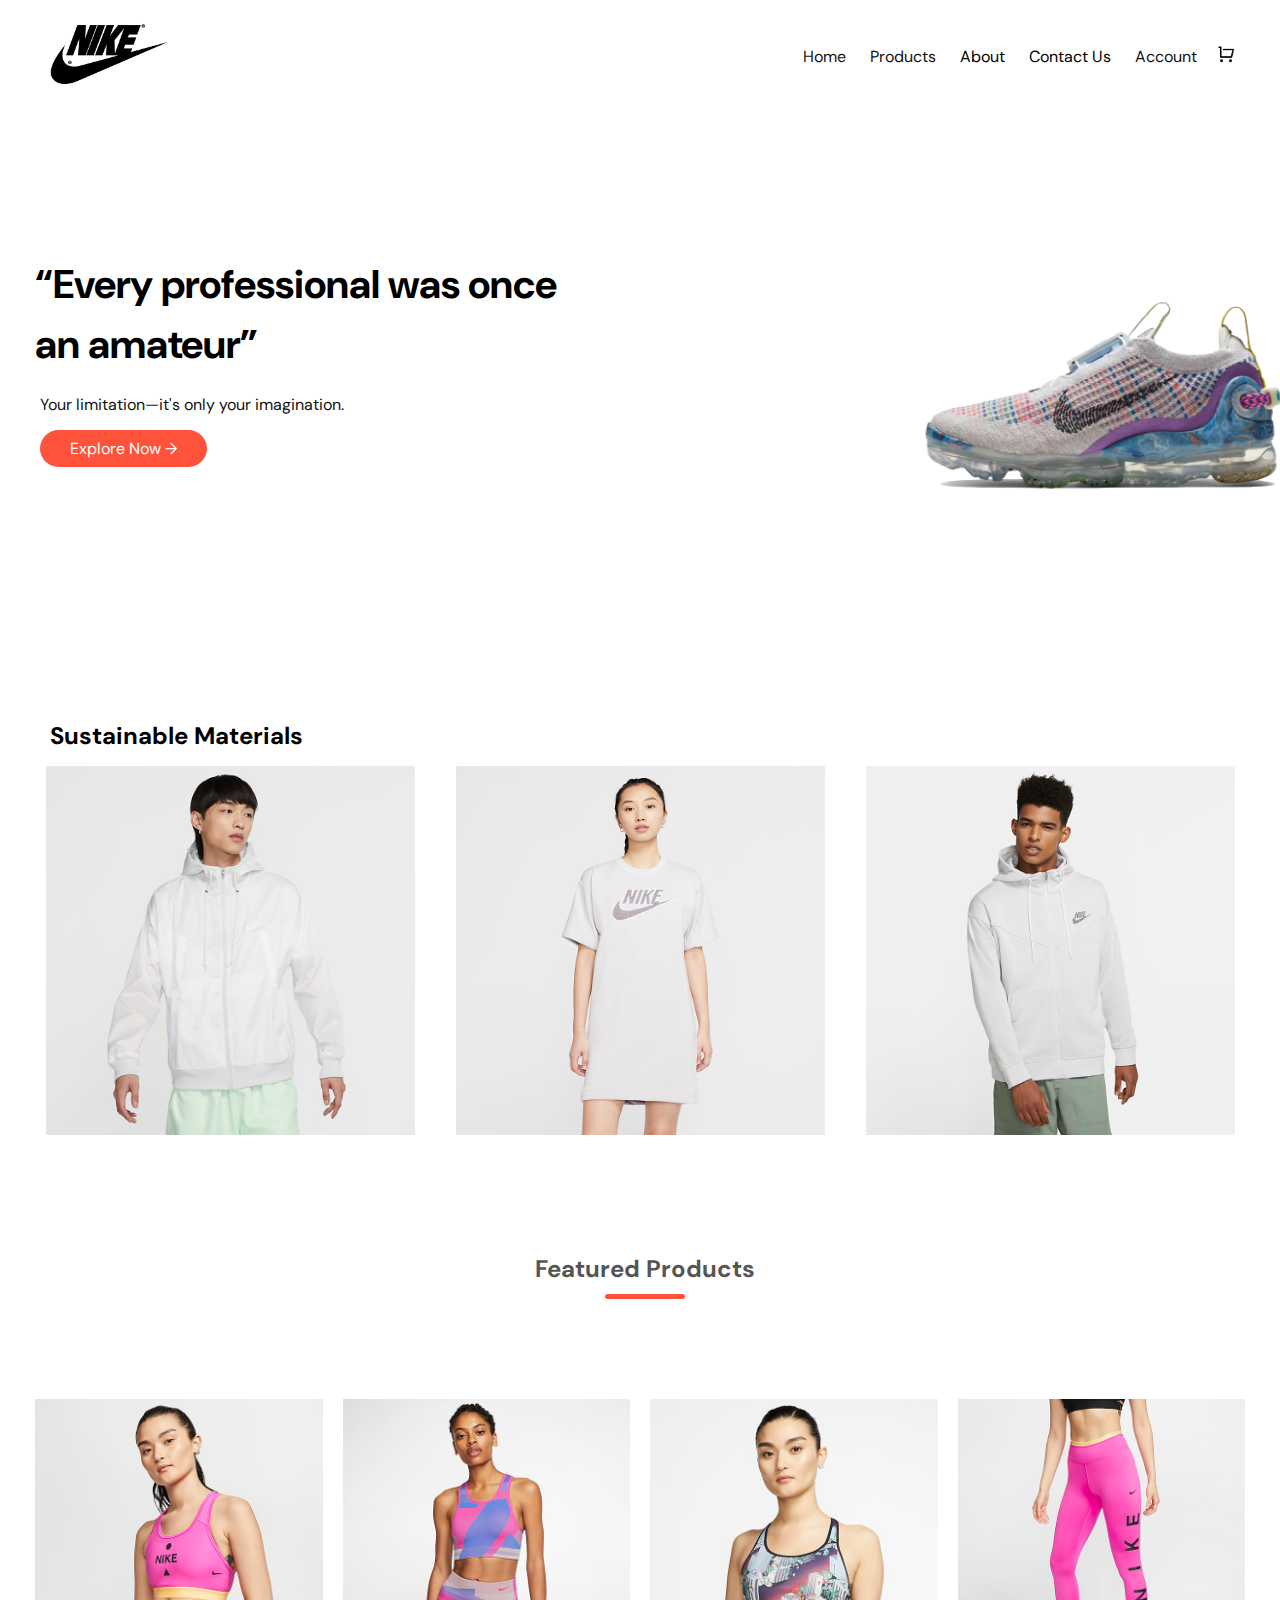
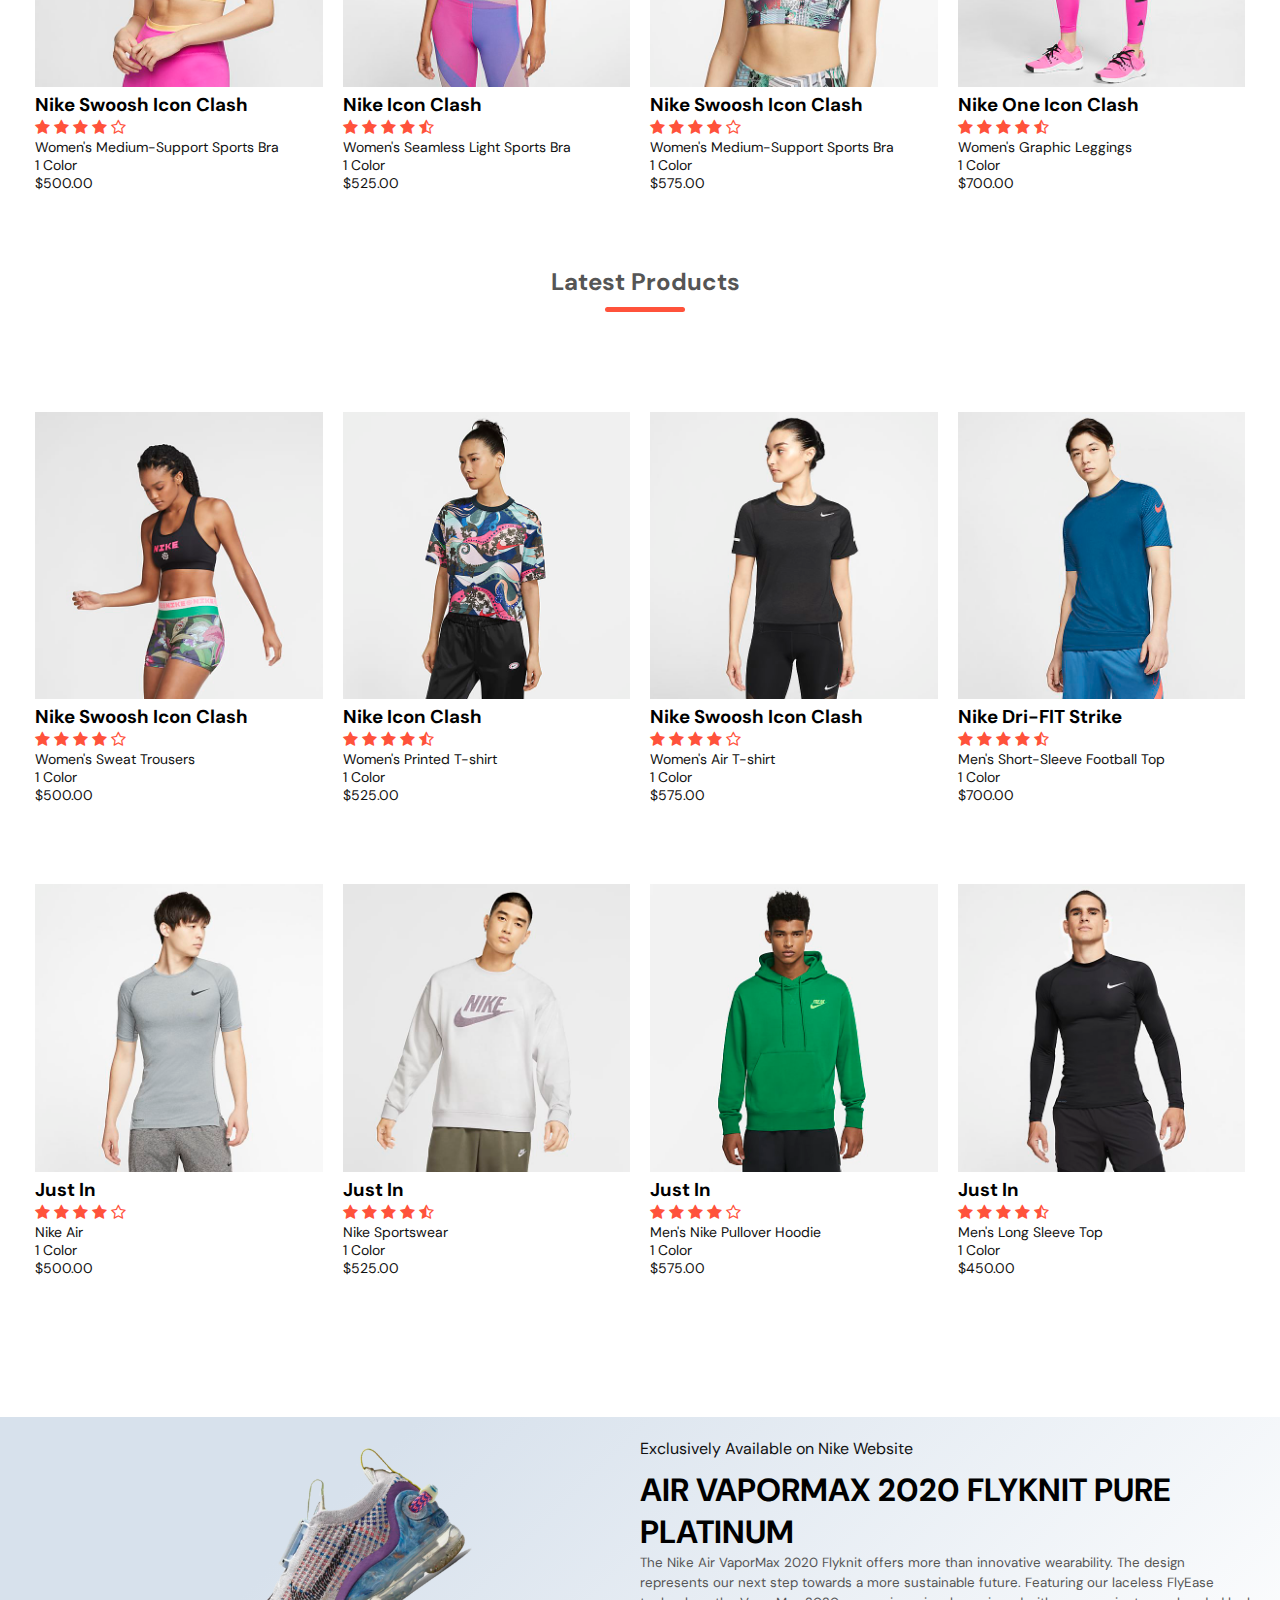
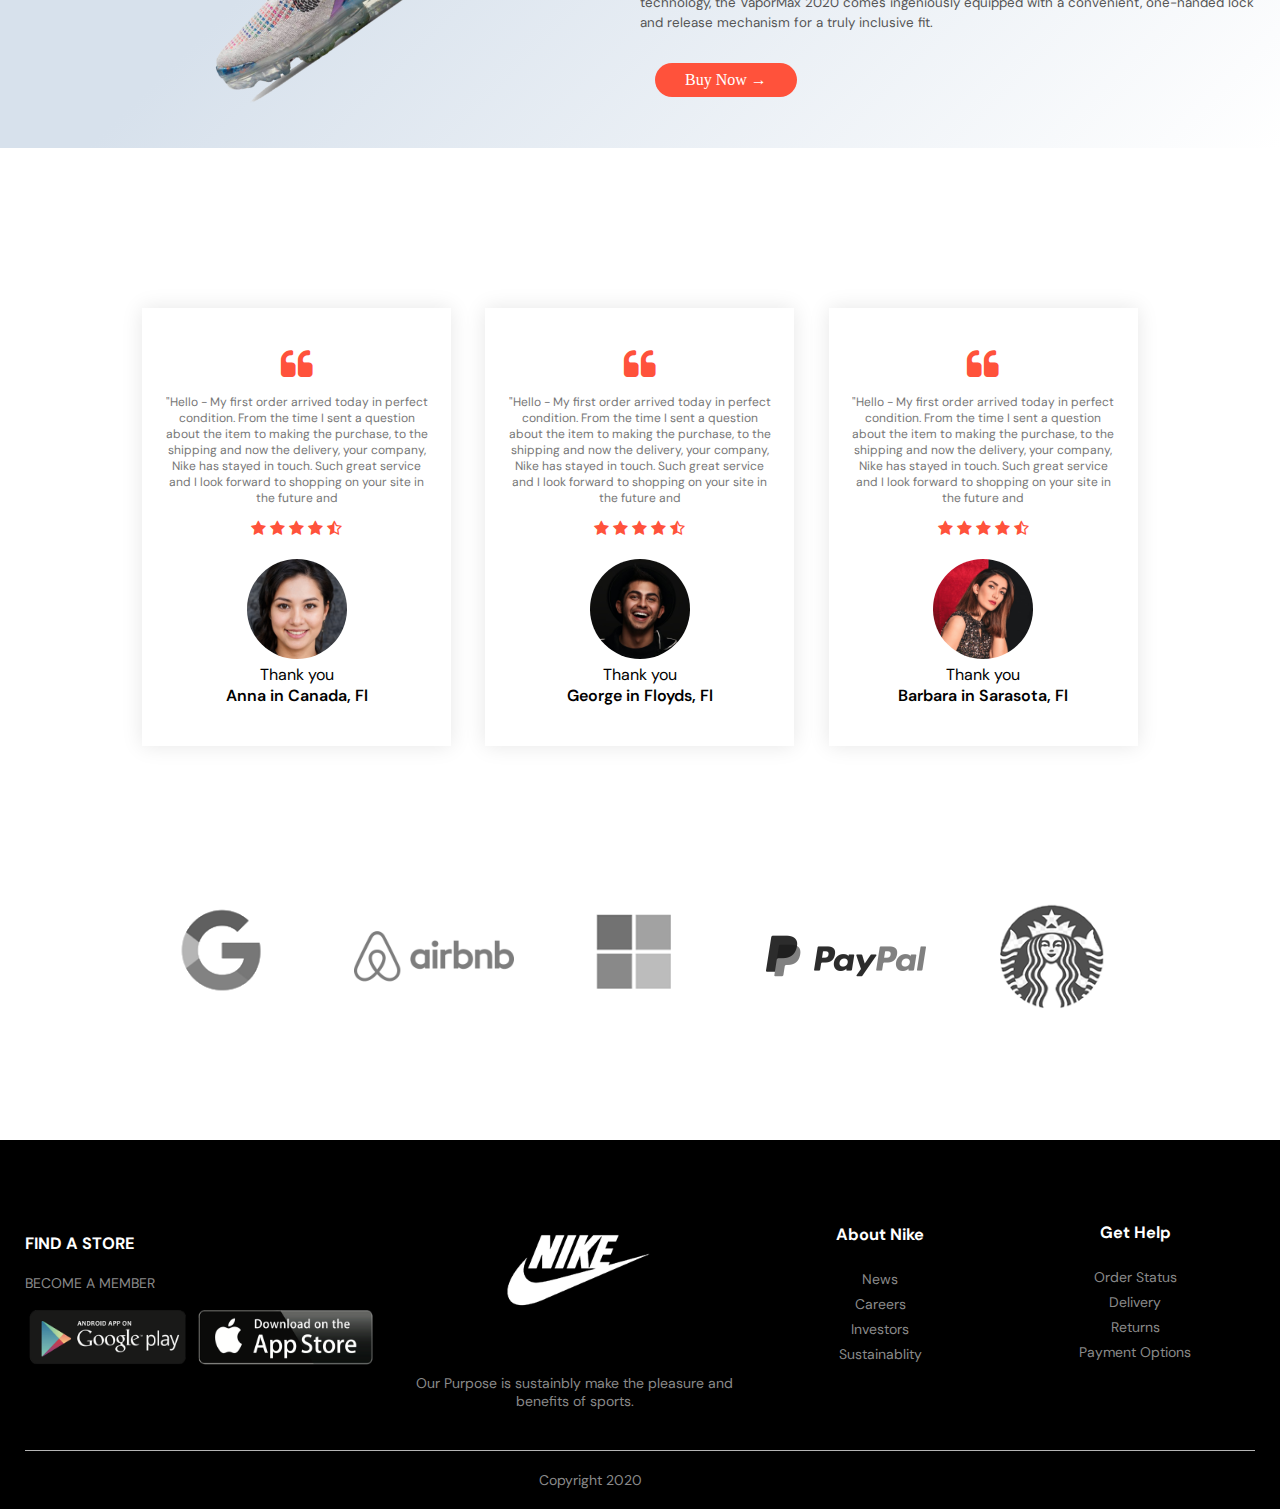
==== index.html @ ef8a1289 "Website Upload" ====
<!DOCTYPE html>
<html lang="en">
<head>
	<meta charset="utf-8">
	<meta name="viewport" content="width=device-width",inital-scale="">
	<title>UI-Website</title>
	<link rel="stylesheet" type="text/css" href="style.css">
	<link href="https://fonts.googleapis.com/css2?family=DM+Sans:wght@700&display=swap" rel="stylesheet">
	<link href="https://fonts.googleapis.com/css2?family=DM+Sans:wght@500;700&display=swap" rel="stylesheet">
	<link href="https://fonts.googleapis.com/css2?family=DM+Sans:wght@400;500;700&display=swap" rel="stylesheet">
	<link rel="stylesheet" type="text/css" href="https://stackpath.bootstrapcdn.com/font-awesome/4.7.0/css/font-awesome.min.css">


</head>
<body>
	<!-- Hero Section :- -->
    <div id="header">
	<div id="container">
	<div id="navbar">
		<div id="logo">
	    <a href="index.html"><img src="assets/logo.png" width="125px"></a>
		</div>
		<nav>
			<ul id="Menuitems">
				<li><a href="index.html">Home</a></li>
				<li><a href="Products.html">Products</a></li>
				<li>About</li>
				<li>Contact Us</li>
				<li><a href="Account.html">Account</a></li>
			</ul>
		</nav>
    <a href="cart.html"><img src="assets/cart.png" width="18px" height="18px"></a>	 
		<img src="assets/menu-line.png" class="menu-icon" onclick="menutoggle()">
	</div>
	<div id="row">
		<div id="col-2">
			<h1>“Every professional was once  <br>an amateur”<br></h1>
			<p>Your limitation—it's only your imagination.</p>
			<a href="" class="btn">Explore Now &#x2192;</a>
		</div>
		<div id="col-2">
		<img src="assets/hero.png">
		</div>
	</div>
</div>
</div>

<!-- Featured Categories:- -->

<div id="Categories">
	<h2 id="SM">Sustainable Materials</h2>
	<div id="small-container">
		<div id="row">
		<div id="col-3">
			<img src="assets/1.jpg">
		</div>
		<div id="col-3">
			<img src="assets/2.jpg">
		</div>
		<div id="col-3">
			<img src="assets/3.jpg">
		</div>
	</div>
		
	</div>

</div>
<!-- Featured Products:- -->
    <div id="small-container">
    	<h2 id="title">Featured Products</h2>
    	<div id="row">
    		<div id="col-4">
    			<img src="assets/pink bra.jpg">
    			<h3>Nike Swoosh Icon Clash</h3>
    			<div id="rating">
    			<i class="fa fa-star"></i>
    			<i class="fa fa-star"></i>
    			<i class="fa fa-star"></i>
                <i class="fa fa-star"></i>
    			<i class="fa fa-star-o"></i>
    			</div>
    			<p>Women's Medium-Support Sports Bra</p>
    			<p> 1 Color </p>
    			<p>$500.00</p>
    		</div>
    		<div id="col-4">
    				<img src="assets/colour bra.jpg">
    			<h3>Nike Icon Clash</h3>
    			<div id="rating">
    			<i class="fa fa-star"></i>
    			<i class="fa fa-star"></i>
    			<i class="fa fa-star"></i>
                <i class="fa fa-star"></i>
    			<i class="fa fa-star-half-o"></i>
    			</div>
    			<p>Women's Seamless Light Sports Bra</p>
    			<p> 1 Color </p>
    			<p>$525.00</p>
    			
    		</div>
    		<div id="col-4">
    				<img src="assets/grey bra.jpg">
    			<h3>Nike Swoosh Icon Clash</h3>
    			<div id="rating">
    			<i class="fa fa-star"></i>
    			<i class="fa fa-star"></i>
    			<i class="fa fa-star"></i>
                <i class="fa fa-star"></i>
    			<i class="fa fa-star-o"></i>
    		
    			</div>
    			<p>Women's Medium-Support Sports Bra</p>
    			<p> 1 Color </p>
    			<p>$575.00</p>
    		</div>
    		<div id="col-4">
    				<img src="assets/rose leggins.jpg">
    			<h3>Nike One Icon Clash</h3>
    			<div id="rating">
    			<i class="fa fa-star"></i>
    			<i class="fa fa-star"></i>
    			<i class="fa fa-star"></i>
                <i class="fa fa-star"></i>
    			<i class="fa fa-star-half-o"></i>
    			</div>
    			<p>Women's Graphic Leggings</p>
    			<p> 1 Color </p>
    			<p>$700.00</p>
    		</div>
      </div>

      <!-- Latest Products -->

      <h2 id="title">Latest Products</h2>
      <div id="row">
    		<div id="col-4">
    			<img src="assets/green trousers.jpg">
    			<h3>Nike Swoosh Icon Clash</h3>
    			<div id="rating">
    			<i class="fa fa-star"></i>
    			<i class="fa fa-star"></i>
    			<i class="fa fa-star"></i>
                <i class="fa fa-star"></i>
    			<i class="fa fa-star-o"></i>
    			</div>
    			<p>Women's Sweat Trousers</p>
    			<p> 1 Color </p>
    			<p>$500.00</p>
    		</div>
    		<div id="col-4">
    				<img src="assets/shorts.jpg">
    			<h3>Nike Icon Clash</h3>
    			<div id="rating">
    			<i class="fa fa-star"></i>
    			<i class="fa fa-star"></i>
    			<i class="fa fa-star"></i>
                <i class="fa fa-star"></i>
    			<i class="fa fa-star-half-o"></i>
    			</div>
    			<p>Women's Printed T-shirt</p>
    			<p> 1 Color </p>
    			<p>$525.00</p>
    			
    		</div>
    		<div id="col-4">
    				<img src="assets/black.jpg">
    			<h3>Nike Swoosh Icon Clash</h3>
    			<div id="rating">
    			<i class="fa fa-star"></i>
    			<i class="fa fa-star"></i>
    			<i class="fa fa-star"></i>
                <i class="fa fa-star"></i>
    			<i class="fa fa-star-o"></i>
    		
    			</div>
    			<p>Women's  Air T-shirt</p>
    			<p> 1 Color </p>
    			<p>$575.00</p>
    		</div>
    		<div id="col-4">
    				<img src="assets/blue trousers.jpg">
    			<h3>Nike Dri-FIT Strike</h3>
    			<div id="rating">
    			<i class="fa fa-star"></i>
    			<i class="fa fa-star"></i>
    			<i class="fa fa-star"></i>
                <i class="fa fa-star"></i>
    			<i class="fa fa-star-half-o"></i>
    			</div>
    			<p>Men's Short-Sleeve Football Top</p>
    			<p> 1 Color </p>
    			<p>$700.00</p>
    		</div>
      </div>
      <div id="row">
    		<div id="col-4">
    			<img src="assets/grey t-shirt.jpg">
    			<h3>Just In</h3>
    			<div id="rating">
    			<i class="fa fa-star"></i>
    			<i class="fa fa-star"></i>
    			<i class="fa fa-star"></i>
                <i class="fa fa-star"></i>
    			<i class="fa fa-star-o"></i>
    			</div>
    			<p>Nike Air</p>
    			<p> 1 Color </p>
    			<p>$500.00</p>
    		</div>
    		<div id="col-4">
    				<img src="assets/nike.jpg">
    			<h3>Just In</h3>
    			<div id="rating">
    			<i class="fa fa-star"></i>
    			<i class="fa fa-star"></i>
    			<i class="fa fa-star"></i>
                <i class="fa fa-star"></i>
    			<i class="fa fa-star-half-o"></i>
    			</div>
    			<p>Nike Sportswear</p>
    			<p> 1 Color </p>
    			<p>$525.00</p>
    			
    		</div>
    		<div id="col-4">
    			<a href="Product Detail.html"><img src="assets/green pullover.jpg"></a>
    			<h3>Just In</h3>
    			<div id="rating">
    			<i class="fa fa-star"></i>
    			<i class="fa fa-star"></i>
    			<i class="fa fa-star"></i>
                <i class="fa fa-star"></i>
    			<i class="fa fa-star-o"></i>
    		
    			</div>
    			<p>Men's Nike Pullover Hoodie</p>
    			<p> 1 Color </p>
    			<p>$575.00</p>
    		</div>
    		<div id="col-4">
    				<img src="assets/long sleeve.jpg">
    			<h3>Just In</h3>
    			<div id="rating">
    			<i class="fa fa-star"></i>
    			<i class="fa fa-star"></i>
    			<i class="fa fa-star"></i>
                <i class="fa fa-star"></i>
    			<i class="fa fa-star-half-o"></i>
    			</div>
    			<p>Men's Long Sleeve Top</p>
    			<p> 1 Color </p>
    			<p>$450.00</p>
    		</div>
      </div>

    </div>

    <!-- Offer Section -->

    <div id="Offer">
    	<div id="container">
    		<div id="row">
    			<div id="col-5">
    				<img src="assets/hero 1.png" class="Offer-img">
    			</div>
    			<div id="col-5">
    			<p>Exclusively Available on Nike Website</p>
    			<h1>AIR VAPORMAX 2020 FLYKNIT
                 PURE PLATINUM</h1>
                 <small id="caption">
               	  The Nike Air VaporMax 2020 Flyknit offers more than innovative wearability. The design represents our next step towards a more sustainable future. Featuring our laceless FlyEase technology, the VaporMax 2020 comes ingeniously equipped with a convenient, one-handed lock and release mechanism for a truly inclusive fit.
               	 </small>
               	 <div>
               	 <a href="" class="btn">Buy Now &#x2192;
               	 </a>
               	</div>

    		 </div>
           </div>
       </div>
      </div>


      <!-- Testimonial Section -->

      <div id="Testimonial">
      	<div id="small-container">
      		<div id="row">
      			<div id="col-3">
      				<i class="fa fa-quote-left"></i>
      			<p>"Hello - My first order arrived today in perfect condition.  From the time I sent a question about the item to making the purchase, to the shipping and now the delivery, your company, Nike has stayed in touch. Such great service and I look forward to shopping on your site in the future and 
            
               
                </p>

            
                <div id="rating">
    			<i class="fa fa-star"></i>
    			<i class="fa fa-star"></i>
    			<i class="fa fa-star"></i>
                <i class="fa fa-star"></i>
    			<i class="fa fa-star-half-o"></i>
    			</div>
    			<img src="assets/customer2.png">
    			<div>
    				Thank you
    			</div>
    			<div>
    				<h3> Anna in Canada, Fl</h3>
    			</div>
      	
      		
         </div>
         	<div id="col-3">
      				<i class="fa fa-quote-left"></i>
      			<p>"Hello - My first order arrived today in perfect condition.  From the time I sent a question about the item to making the purchase, to the shipping and now the delivery, your company, Nike has stayed in touch. Such great service and I look forward to shopping on your site in the future and 
            
               
                </p>

            
                <div id="rating">
    			<i class="fa fa-star"></i>
    			<i class="fa fa-star"></i>
    			<i class="fa fa-star"></i>
                <i class="fa fa-star"></i>
    			<i class="fa fa-star-half-o"></i>
    			</div>
    			<img src="assets/customer1.png">
    			<div>
    				Thank you
    			</div>
    			<div>
    				<h3> George in Floyds, Fl</h3>
    			</div>
      	
      		
         </div>
         	<div id="col-3">
      				<i class="fa fa-quote-left"></i>
      			<p>"Hello - My first order arrived today in perfect condition.  From the time I sent a question about the item to making the purchase, to the shipping and now the delivery, your company, Nike has stayed in touch. Such great service and I look forward to shopping on your site in the future and 
            
               
                </p>

            
                <div id="rating">
    			<i class="fa fa-star"></i>
    			<i class="fa fa-star"></i>
    			<i class="fa fa-star"></i>
                <i class="fa fa-star"></i>
    			<i class="fa fa-star-half-o"></i>
    			</div>
    			<img src="assets/customer3.png">
    			<div>
    				Thank you
    			</div>
    			<div>
    				<h3> Barbara in Sarasota, Fl</h3>
    			</div>
      	
      		
         </div>

        </div>
      	</div>
      </div>

      <!-- Brand Section -->

      <div id="brand">
      	<div id="small-container">
      		<div id="row">
      			<div id="col-6">
      				<img src="assets/apple-logo.png">
      			</div>
      			<div id="col-6">
      				<img src="assets/airbnb logo.jpg-2.png">
      			</div>
      			<div id="col-6">
      				<img src="assets/microsoft.png">
      			</div>
      			<div id="col-6">
      				<img src="assets/papypal logo.jpg">
      			</div>
      			<div id="col-6">
      				<img src="assets/starbucks.png">
      			</div>

      		</div>
      	</div>
      </div>

      <!-- Footer Section -->

        <div id="footer">
        	<div id="container">
        		<div id="row">
        			<div id="footer-col-1">
        			   <h3>FIND A STORE</h3>
        				<p>BECOME A MEMBER</p>
        				<div id="app-logo">
        					<img src="assets/app store.png">
        				</div>
        			
        				</div>
        				<div id="footer-col-2">
        				<img src="assets/nike white Logo.png">
        				<p>Our Purpose is sustainbly make the pleasure and benefits of sports.</p>
        			</div>
        			<div id="footer-col-4">
        			   <h3>About Nike</h3>
        				<ul>
        					<li>News</li>
        					<li>Careers</li>
        					<li>Investors</li>
        					<li>Sustainablity</li>
        				</ul>
        			</div>
        			<div id="footer-col-3">
        			   <h3>Get Help</h3>
        				<ul>
        					<li>Order Status</li>
        					<li>Delivery</li>
        					<li>Returns</li>
        					<li>Payment Options</li>
        					</ul>
        			</div>
         			</div>
         			<hr>
         			<p id="copyright">Copyright 2020</p>
                   </div>
                  </div>

        			

<!-- Javascript for Toggle Menu -->

<script >

	var Menuitems=document.getElementById("Menuitems");

	Menuitems.style.maxHeight="0px";


	function menutoggle() {
		if (Menuitems.style.maxHeight=="0px") 
		{
			Menuitems.style.maxHeight="200px";
		}
		else{
			Menuitems.style.maxHeight="0px"

		}
	}
	

</script>
</body>
</html>
---- style.css ----
*{
	margin: 0;
	padding: 0;
	box-sizing: border-box;
}
/*Hero Section :-*/
#navbar{

	display: flex;
	align-items: center;
	padding: 20px;

}

nav{
	flex: 1;
	text-align: right;
}

nav ul{
	font-family: 'DM Sans', sans-serif;
	display: inline-block;
	list-style-type: none;
}

nav ul li{
	display: inline-block;
	margin-right: 20px;
}

a{
	text-decoration: none;
	color: #111111;
}

p{
	color: #111111;
}

#container{
	max-width: 1300px;
	margin: auto;
	padding-left: 25px;
	padding-right: 25px;
}

#row{
	display: flex;
	align-items: center;
	flex-wrap: wrap;
	justify-content: space-around;
}
#col-2{
	flex-basis: 50%;
	min-width: 300px;
}
#col-2 img{
	max-width: 150%;
	padding: 50px 0;
}

#col-2 h1{
	font-family: 'DM Sans', sans-serif;
	font-size: 40px;
	line-height: 60px;
	margin: 20px 10px;
}

#col-2 > p{
	margin-left: 15px;
    font-family: 'DM Sans', sans-serif;
   
}

#col-2 > a{
	 margin: 15px;
	 font-family: 'DM Sans', sans-serif;
}

.btn{
	
	display: inline-block;
	background: #ff523b;
	color: #fff;
	padding: 8px 30px;
	margin: 30px 0;
	border-radius: 30px;
	transition: background 0.5s;
}

.btn:hover{
	background: #563434;
}

#header{
/*background-color: #ffffff;
background-image: linear-gradient(315deg, #ffffff 0%, #d7e1ec 74%);*/

}


/*Categories :-*/

#Categories{
	margin: 70px 0;
}

#col-3{
	flex-basis: 30%;
	min-width: 250px;
	margin-bottom: 30px;
}

#col-3 img{
	width: 100%;
}

#small-container{
	margin:auto;
	padding-left: 25px;
	padding-right: 25px;
	margin-top: 60px;
}

#Categories p{
	font-family: 'DM Sans', sans-serif;
	font-size: 25px;
	margin-left: 50px;


}

h2{
	
	font-family: 'DM Sans', sans-serif;
	margin-top: 10px;
}

#SM{
	transform: translateY(45px);
}



#Categories h2{
	margin-left: 50px;
}

#small-container h2{
	  margin-left: 10px;
	  
	
}

#col-4{
	font-family: 'DM Sans', sans-serif;
	flex-basis: 25%;
	padding:10px;
	min-width: 200px;
	margin-bottom: 50px;
	margin-top: 10px;
	transition: transform 0.5s;
	

}

#col-4 img{
	width: 100%;
}

#title{
	text-align: center;
	margin: 0 auto 80px;
	position: relative;
	line-height: 60px;
	color: #555;
}

#title::after{
	content: '';
	background: #ff523b;
	width: 80px;
	height: 5px;
	border-radius: 5px;
	position: absolute;
	bottom: 0;
	left: 50%;
	transform: translateX(-50%);
}


#col-4 p{
	font-size: 14px;
}

#rating .fa{
	color: #ff523b;
}

#col-4:hover{
	transform: translateY(-5px);
}

/*/*Offer Section*/

#Offer #col-5{
	flex-basis: 50%;



}

#Offer #caption{
	font-family: 'DM Sans', sans-serif;
	line-height: 20px;

    
}

#col-5 img{
	width: 100%;
	transition: transform(0.5s);
}

#col-5 img:hover{
	transform: rotate(35deg);

}
#col-5 p{
	margin-bottom: 10px;
	font-family: 'DM Sans', sans-serif;
}

#Offer{
	margin-top: 80px;
	padding: 30px,0;
	background-color: #ffffff;
background-image: linear-gradient(315deg, #ffffff 0%, #d7e1ec 74%);

}

small{

	color: #555;
}


#col-5 h1{

	font-family: 'DM Sans', sans-serif;
}
#col-3 img{
	flex-basis: 30%;
	font-family: 'DM Sans', sans-serif;
	
}
/*/*Testimonial:-*/

#Testimonial{
	padding-top: 100px;
	padding-left:100px;
	padding-right:100px;
	font-family: 'DM Sans', sans-serif;

}
#Testimonial #col-3{
	text-align: center;
	padding: 40px 20px;	
	box-shadow: 0 0 20px rgba(0,0,0,0.1);
	cursor: pointer;
	transition: transform(0.5s);
}
#Testimonial #col-3 img{
	width:100px;
	margin-top: 20px;
	border-radius: 50%;
}
#Testimonial #col-3:hover{
	transform: translateY(-10px);
}
.fa.fa-quote-left{
	font-size: 34px;
	color:#ff523b;
}
 #col-3 p{
 	font-size: 12px;
 	margin: 12px 0;
 	color: #777
 }

#Testimonial #col-3 h3{
	font-weight: 600;
	font-size: 16px;
}
/*/*Brand Section*/

#brand{
	margin: 100px;

}
#col-6{
	width: 160px;
}
#col-6 img{
	width: 100%;
	cursor: pointer;
	filter: grayscale(100%);
}
#col-6 img:hover{
	filter: grayscale(0%);
}

/*/*Footer*/
#footer{
	background: #000;
	color: #8a8a8a;
	font-size: 14px;
	padding: 60px 0 20px;
	font-family: 'DM Sans', sans-serif;
}
#footer p{
	color: #8a8a8a;

}
#footer h3{
	color: #fff;
	margin-bottom: 20px;
}

#footer-col-1,#footer-col-2,#footer-col-3,#footer-col-4{
	min-width: 250px;
	margin-bottom: 20px;
}

#footer-col-1{
	flex-basis: 30%;
}
#footer-col-2{
	flex:1;
	text-align: center;
    
   
}


#footer-col-2 img{
	width: 150px;
	margin-bottom: 20px;


}




#footer-col-3,#footer-col-4{
	flex-basis: 20%;
	text-align: center;
	


}

ul{
	list-style-type: none;
}

 #app-logo img{
 	margin-top: 10px;
 	margin-left: 0px;
 	width: 350px;
 	height: 70px
 }

 #footer-col-4{
 	padding-bottom: 20px;
 	line-height: 25px;
 }

 #footer-col-3{
 	line-height: 25px;
 	padding-bottom: 25px;
 	padding-left: 10px;

 }

 #footer hr{
 	border: none;
 	background: #b5b5b5;
 	height: 1px;
 	margin:20px 0;
 }

 #copyright{
 	text-align: center;
 	margin-right:100px;
 }

.menu-icon{
	width: 28px;
	margin-left: 20px;
	display: none;
}


/* Products Page */

h2{
	margin: auto;
}



select{
	border: 1px solid #ff523b;
	padding: 5px;
	
}

select:focus{
	outline: none;
}
 
#page-btn{
	margin: 0px auto 80px;
}

#page-btn span{
	display: inline-block;
	border: 1px solid #ff523b;
	margin-left: 10px;
	width: 40px;
	height: 40px;
	text-align: center;
	line-height: 40px;
	cursor: pointer;
}


#page-btn span:hover{
	background:#ff523b;
	color: #fff;
}

h4,h3{
	font-family: 'DM Sans', sans-serif;
	
}

#PD1,#PD2,#PD3,#PD4{
	margin-left: 0PX;
}

select,input,.btn{
	margin-left: 15px;
}
 
#details{
	margin-top: 15px;
}

/* Product Details Page */

 #col-2 img{
	padding: 0;
	
}

#single-product #col-2{
	padding:20px;
}

h4{
	
	font-size: 22px;
	font-size: bold;
}

select{
	display: block;
	padding: 10px;
	margin-top: 20px;
}

input{
	width: 50px;
	height: 30px;
	padding-left: 10px;
	margin-right: 10px;
	border: 1px solid #ff523b;
}

input:focus{
	outline: none;
}

.fa{
	color:#ff523b;;
}

.small-img-row{
	display: flex;
	justify-content: space-between;
}

.small-img-col{
	flex-basis: 24%;
	cursor: pointer;
}

#LIKE{

	font-family: 'DM Sans', sans-serif;
	color: #555;
	position: relative;
	line-height: 10px;
	padding: 25px;
	transform: translateY(40px);
		
}





#LIKE::after{
	content: '';
	background: #ff523b;
	width: 80px;
	height: 5px;
	border-radius: 5px;
	position: absolute;
	bottom:0;
	left: 50%;
	transform: translateX(-800%);
	
	
}

#vm{
	
	font-family: 'DM Sans', sans-serif;
	display: flex;
	justify-content: flex-end;
	
}

/* Cart Page */

.cart-page{
	font-family: 'DM Sans', sans-serif;
	margin: 80px auto;
}
table{
	font-family: 'DM Sans', sans-serif;
	width: 100%;
	border-collapse: collapse;
}

.cart-info{
	display: flex;
	flex-wrap: wrap;
}
th{
	text-align: left;
	padding: 5px;
	columns: #ffffff;
	background: #ff523b;
	font-weight: normal;
}

#small-container1{
	margin:auto;
	padding-left: 100px;
	padding-right:100px;
	margin-top: 50px;
	padding-bottom: 100px;
}

td{
	padding: 10px 5px;
}

td input{
	width:40px;
	height: 30px;
	padding: 5px;
}

td a{
	color:#ff523b
}

td img{
	width: 100px;
	height: 100px;
	margin-right: 10px;
}

#total-price table{
	margin-left: 40px;
}

td:last-child{
	text-align: right;
}
th:last-child{
	text-align: right;
}

/* Account Page */

#shoe img{
	width: 500px
}

#account-page{
	padding: 50px 0;
	font-family: 'DM Sans', sans-serif;
}

#form-container{
    position: relative;
	background: #fff;
	width: 300px;
	height: 400px;
    text-align: center;
	padding: 20px 0;
	margin: auto;
	box-shadow: 0 0 20px rgba(0,0,0,0.1);
	overflow: hidden;

	
}


#form-container form{
    
	max-width: 300px;
	padding: 0 20px;
	position: absolute;
	margin-top: 20px;
	transition: transform 1s;	
}

#form-container span{
	font-weight: bold;
	padding: 0 10px;
	color: #555;
	cursor: pointer;
	width: 100px;
	display: inline-block;	
}

#form-btn{
	display: inline-block;
}


form input{

	width: 100%;
    margin: 10px 0;
	padding :0 10px;
	border: 1px solid #ccc;
}

form .btn{
	width: 100%;
	border: none;
	cursor: pointer;
	margin: 10px 0;
}

form .btn :focus{
	outline: none;
}

#RF1
{
	left:0;



	
}

#RF2
{
	left: -270px;
	width: 80%;
	

}



form  a{
	font-size: 14px;
}
#Indicator{
	width: 100px;
	border: none;
	background: #ff523b;
	height: 3px;
	margin-top: 8px;
	transform: translateX(100px);
	border-radius: 25px;
	margin-left: 50px;
	transition: transform 1s;
}


/*Media Query for Menu*/

@media only screen and (max-width: 800px){
	nav ul{
		position: absolute;
		top: 70px;
	    left: 0;
		background: #333;
		width: 100%;
		overflow: hidden;
		transition: max-height 0.5s;
	}

	nav ul li{
		display: block;
		margin-right: 50px;
		margin-top: 10px;
		margin-bottom: 10px;
		color: #ffffff;
	}
	.menu-icon{
		display: block;
		cursor: pointer;
	}

	
}




/*/*Media Query for Less than 600 Screen Size*/

@media only screen and (max-width: 600px){

	#row{
		text-align: center;
	}

	#col-2,#col-3,#col-4{
		flex-basis: 100%;
	}

    #Offer #col-5{
	flex-basis: 100%;

	}
	#Bigimg{
		width: 100%;
	}
 
	 select{
		 margin-left: 25px;
	 }
 
	 #LIKE{
		 margin-left: 60px;
	 }
	 #app-logo img{
    	width: 100%;
    }

    #copyright {
        margin-left:120px;
	}
	
#small-container1{
	margin:auto;
	padding-left: 10px;
	padding-right:10px;
	margin-top: 50px;
	padding-bottom: 100px;
}
	
.cart-info p{
	display:inline-block;
}

.cart-info small{
	margin-right: 100px;

}

 

 
 }
 
}
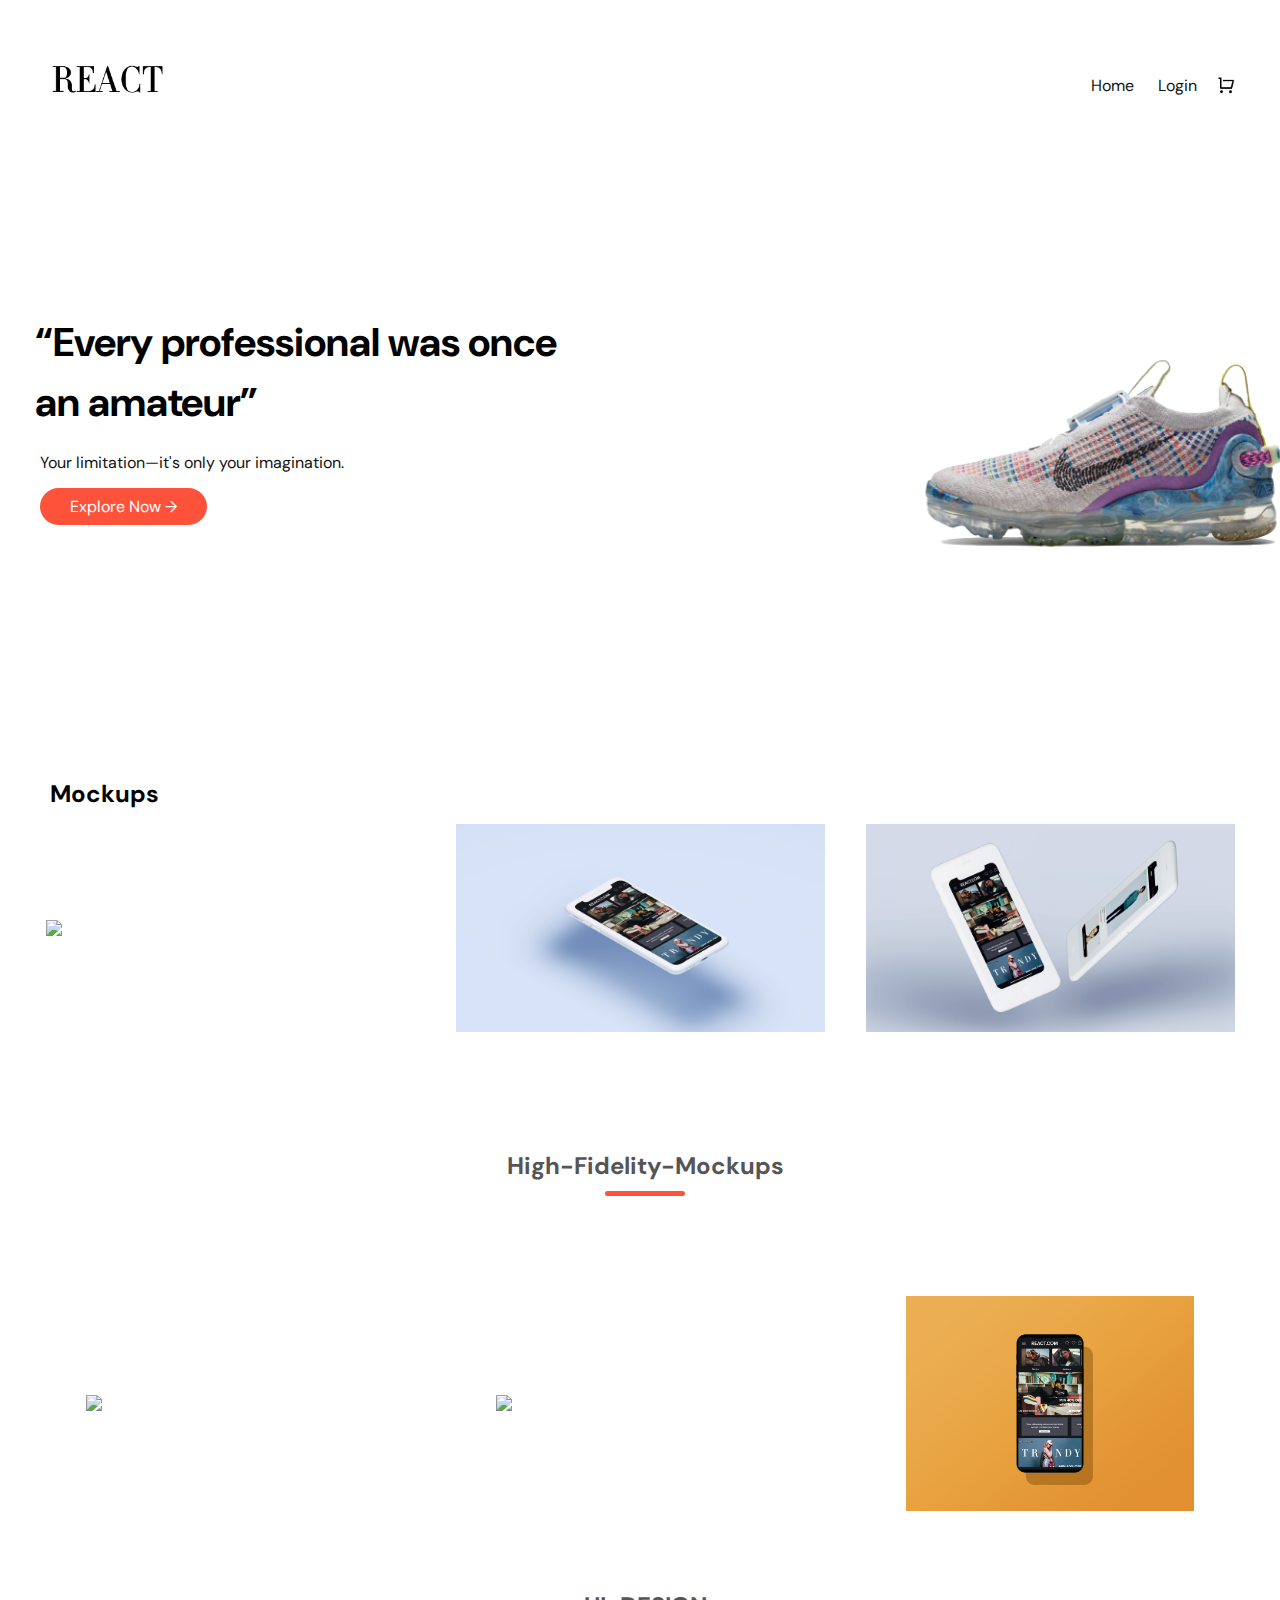
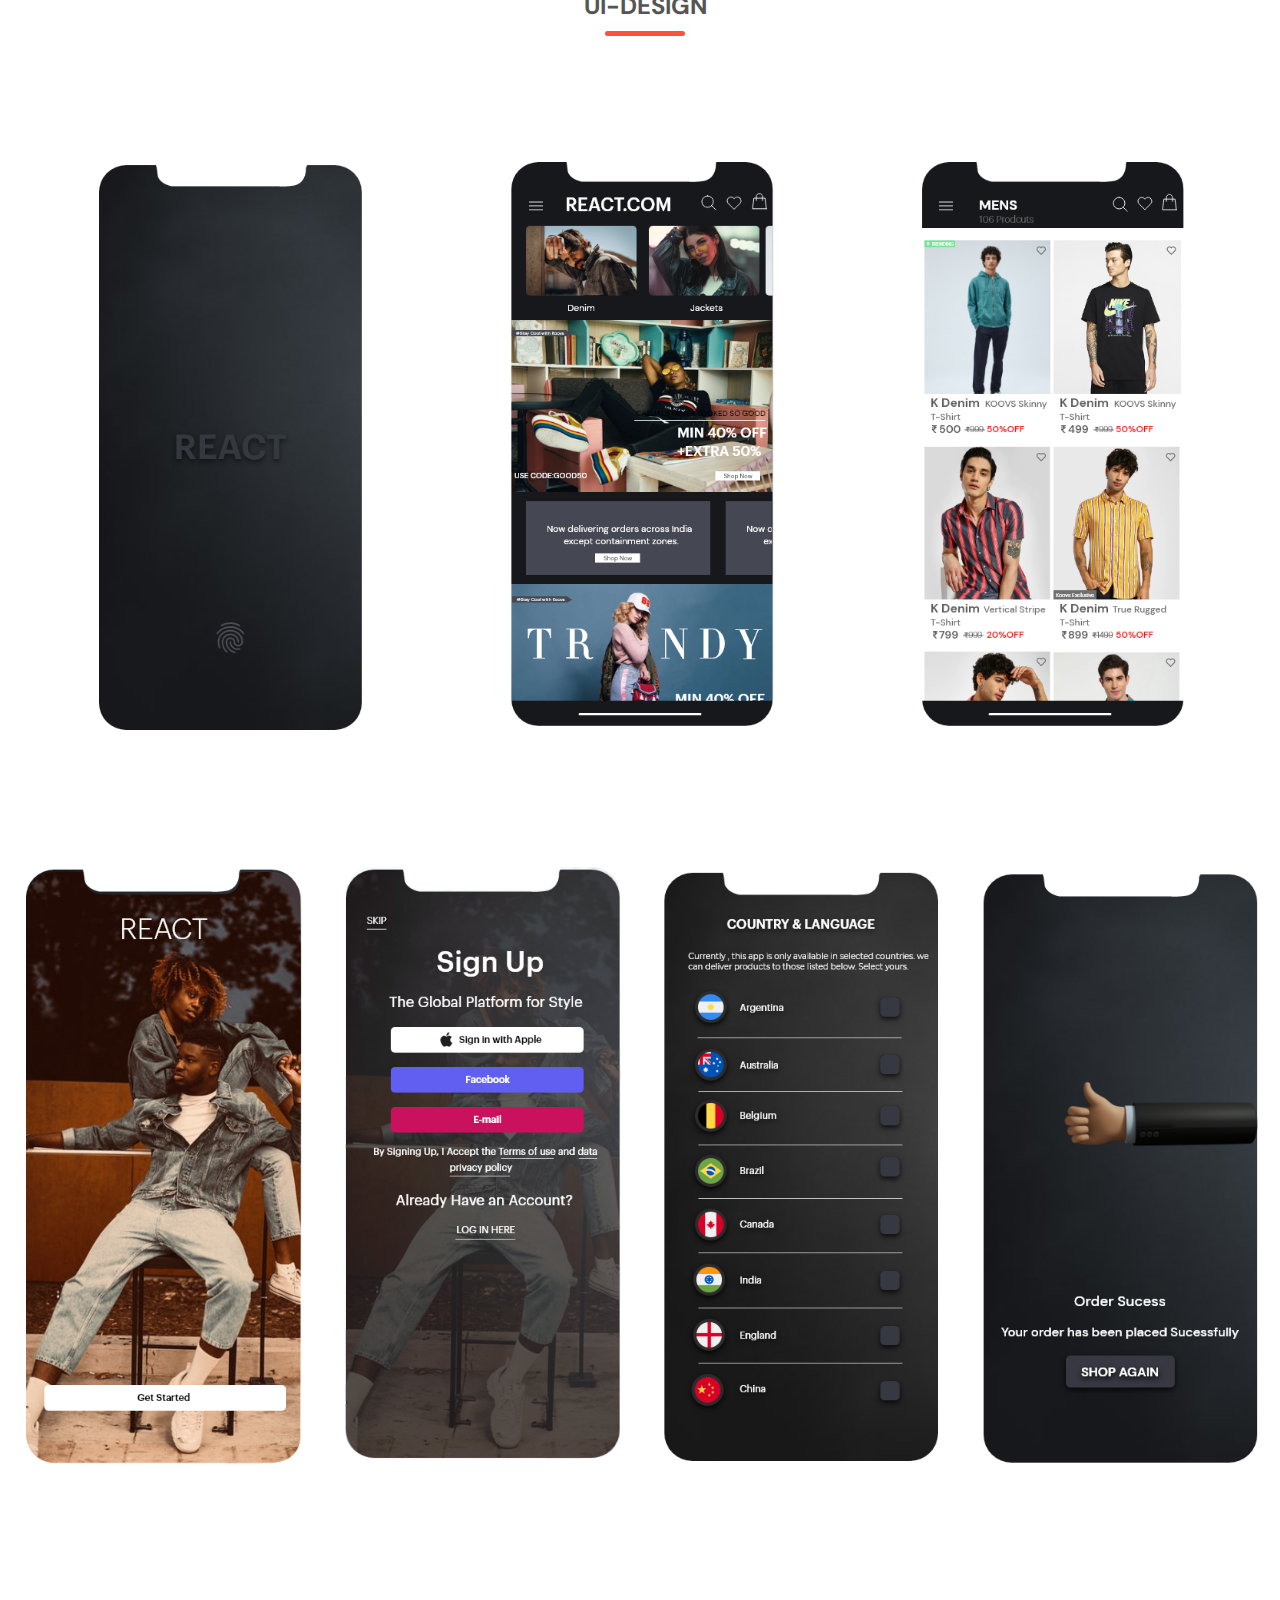
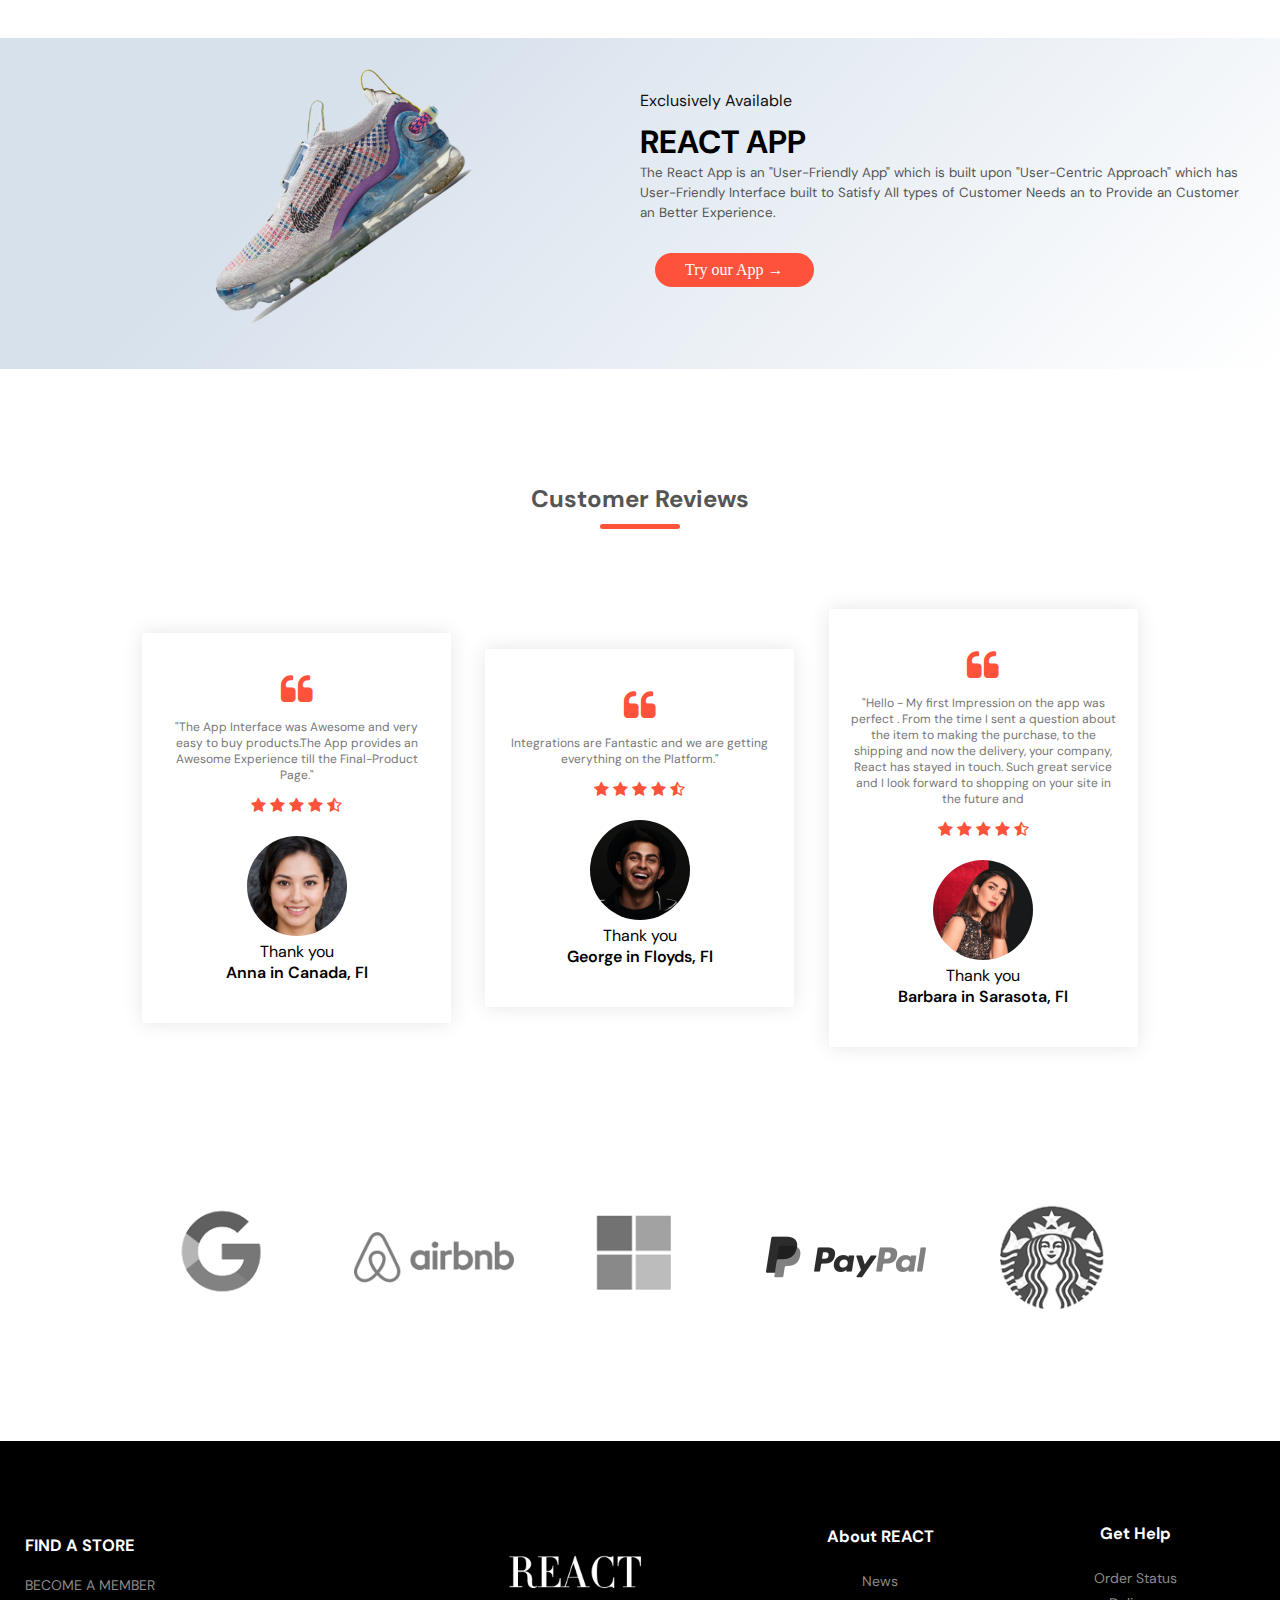
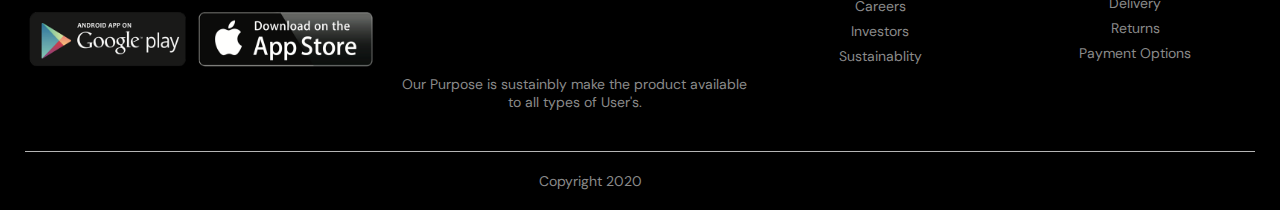
==== commit 95e49413: "App Link" ====
--- a/index.html
+++ b/index.html
@@ -23,13 +23,10 @@
 		<nav>
 			<ul id="Menuitems">
 				<li><a href="index.html">Home</a></li>
-				<li><a href="Products.html">Products</a></li>
-				<li>About</li>
-				<li>Contact Us</li>
-				<li><a href="Account.html">Account</a></li>
+				<li><a href="Account.html">Login</a></li>
 			</ul>
 		</nav>
-    <a href="cart.html"><img src="assets/cart.png" width="18px" height="18px"></a>	 
+    <img src="assets/cart.png" width="18px" height="18px"></a>	 
 		<img src="assets/menu-line.png" class="menu-icon" onclick="menutoggle()">
 	</div>
 	<div id="row">
@@ -48,17 +45,17 @@
 <!-- Featured Categories:- -->
 
 <div id="Categories">
-	<h2 id="SM">Sustainable Materials</h2>
+	<h2 id="SM">Mockups</h2>
 	<div id="small-container">
 		<div id="row">
 		<div id="col-3">
-			<img src="assets/1.jpg">
+			<img src="assets/Mockup-2.png">
 		</div>
 		<div id="col-3">
-			<img src="assets/2.jpg">
+			<img src="assets/Mockup-3.png">
 		</div>
 		<div id="col-3">
-			<img src="assets/3.jpg">
+			<img src="assets/Mockup-4.png">
 		</div>
 	</div>
 		
@@ -67,189 +64,71 @@
 </div>
 <!-- Featured Products:- -->
     <div id="small-container">
-    	<h2 id="title">Featured Products</h2>
+    	<h2 id="title">High-Fidelity-Mockups</h2>
     	<div id="row">
     		<div id="col-4">
-    			<img src="assets/pink bra.jpg">
-    			<h3>Nike Swoosh Icon Clash</h3>
-    			<div id="rating">
-    			<i class="fa fa-star"></i>
-    			<i class="fa fa-star"></i>
-    			<i class="fa fa-star"></i>
-                <i class="fa fa-star"></i>
-    			<i class="fa fa-star-o"></i>
-    			</div>
-    			<p>Women's Medium-Support Sports Bra</p>
-    			<p> 1 Color </p>
-    			<p>$500.00</p>
-    		</div>
-    		<div id="col-4">
-    				<img src="assets/colour bra.jpg">
-    			<h3>Nike Icon Clash</h3>
-    			<div id="rating">
-    			<i class="fa fa-star"></i>
-    			<i class="fa fa-star"></i>
-    			<i class="fa fa-star"></i>
-                <i class="fa fa-star"></i>
-    			<i class="fa fa-star-half-o"></i>
-    			</div>
-    			<p>Women's Seamless Light Sports Bra</p>
-    			<p> 1 Color </p>
-    			<p>$525.00</p>
-    			
-    		</div>
-    		<div id="col-4">
-    				<img src="assets/grey bra.jpg">
-    			<h3>Nike Swoosh Icon Clash</h3>
-    			<div id="rating">
-    			<i class="fa fa-star"></i>
-    			<i class="fa fa-star"></i>
-    			<i class="fa fa-star"></i>
-                <i class="fa fa-star"></i>
-    			<i class="fa fa-star-o"></i>
-    		
-    			</div>
-    			<p>Women's Medium-Support Sports Bra</p>
-    			<p> 1 Color </p>
-    			<p>$575.00</p>
-    		</div>
-    		<div id="col-4">
-    				<img src="assets/rose leggins.jpg">
-    			<h3>Nike One Icon Clash</h3>
-    			<div id="rating">
-    			<i class="fa fa-star"></i>
-    			<i class="fa fa-star"></i>
-    			<i class="fa fa-star"></i>
-                <i class="fa fa-star"></i>
-    			<i class="fa fa-star-half-o"></i>
-    			</div>
-    			<p>Women's Graphic Leggings</p>
-    			<p> 1 Color </p>
-    			<p>$700.00</p>
-    		</div>
-      </div>
+    			<img src="assets/Mockup-7.png">
+    			
+    			
+    		</div>
+    		<div id="col-4">
+    				<img src="assets/Mockup-6.png">
+    			
+    			
+    		</div>
+    		<div id="col-4">
+    				<img src="assets/Mockup-5.png">
+    		
+    		
+    			</div>
+    			
+    		</div>
+    		
+
 
       <!-- Latest Products -->
 
-      <h2 id="title">Latest Products</h2>
+      <h2 id="title">UI-DESIGN</h2>
       <div id="row">
     		<div id="col-4">
-    			<img src="assets/green trousers.jpg">
-    			<h3>Nike Swoosh Icon Clash</h3>
-    			<div id="rating">
-    			<i class="fa fa-star"></i>
-    			<i class="fa fa-star"></i>
-    			<i class="fa fa-star"></i>
-                <i class="fa fa-star"></i>
-    			<i class="fa fa-star-o"></i>
-    			</div>
-    			<p>Women's Sweat Trousers</p>
-    			<p> 1 Color </p>
-    			<p>$500.00</p>
-    		</div>
-    		<div id="col-4">
-    				<img src="assets/shorts.jpg">
-    			<h3>Nike Icon Clash</h3>
-    			<div id="rating">
-    			<i class="fa fa-star"></i>
-    			<i class="fa fa-star"></i>
-    			<i class="fa fa-star"></i>
-                <i class="fa fa-star"></i>
-    			<i class="fa fa-star-half-o"></i>
-    			</div>
-    			<p>Women's Printed T-shirt</p>
-    			<p> 1 Color </p>
-    			<p>$525.00</p>
-    			
-    		</div>
-    		<div id="col-4">
-    				<img src="assets/black.jpg">
-    			<h3>Nike Swoosh Icon Clash</h3>
-    			<div id="rating">
-    			<i class="fa fa-star"></i>
-    			<i class="fa fa-star"></i>
-    			<i class="fa fa-star"></i>
-                <i class="fa fa-star"></i>
-    			<i class="fa fa-star-o"></i>
-    		
-    			</div>
-    			<p>Women's  Air T-shirt</p>
-    			<p> 1 Color </p>
-    			<p>$575.00</p>
-    		</div>
-    		<div id="col-4">
-    				<img src="assets/blue trousers.jpg">
-    			<h3>Nike Dri-FIT Strike</h3>
-    			<div id="rating">
-    			<i class="fa fa-star"></i>
-    			<i class="fa fa-star"></i>
-    			<i class="fa fa-star"></i>
-                <i class="fa fa-star"></i>
-    			<i class="fa fa-star-half-o"></i>
-    			</div>
-    			<p>Men's Short-Sleeve Football Top</p>
-    			<p> 1 Color </p>
-    			<p>$700.00</p>
-    		</div>
+    			<img src="UI-Designs/Splash Screen.png">
+    			
+    		</div>
+    		<div id="col-4">
+    				<img src="UI-Designs/Home Page.png">
+    		
+    			
+    		</div>
+    		<div id="col-4">
+    				<img src="UI-Designs/Mens.png">
+    			
+    		
+    			</div>
+    		
+    		</div>
+    		
       </div>
       <div id="row">
     		<div id="col-4">
-    			<img src="assets/grey t-shirt.jpg">
-    			<h3>Just In</h3>
-    			<div id="rating">
-    			<i class="fa fa-star"></i>
-    			<i class="fa fa-star"></i>
-    			<i class="fa fa-star"></i>
-                <i class="fa fa-star"></i>
-    			<i class="fa fa-star-o"></i>
-    			</div>
-    			<p>Nike Air</p>
-    			<p> 1 Color </p>
-    			<p>$500.00</p>
-    		</div>
-    		<div id="col-4">
-    				<img src="assets/nike.jpg">
-    			<h3>Just In</h3>
-    			<div id="rating">
-    			<i class="fa fa-star"></i>
-    			<i class="fa fa-star"></i>
-    			<i class="fa fa-star"></i>
-                <i class="fa fa-star"></i>
-    			<i class="fa fa-star-half-o"></i>
-    			</div>
-    			<p>Nike Sportswear</p>
-    			<p> 1 Color </p>
-    			<p>$525.00</p>
-    			
-    		</div>
-    		<div id="col-4">
-    			<a href="Product Detail.html"><img src="assets/green pullover.jpg"></a>
-    			<h3>Just In</h3>
-    			<div id="rating">
-    			<i class="fa fa-star"></i>
-    			<i class="fa fa-star"></i>
-    			<i class="fa fa-star"></i>
-                <i class="fa fa-star"></i>
-    			<i class="fa fa-star-o"></i>
-    		
-    			</div>
-    			<p>Men's Nike Pullover Hoodie</p>
-    			<p> 1 Color </p>
-    			<p>$575.00</p>
-    		</div>
-    		<div id="col-4">
-    				<img src="assets/long sleeve.jpg">
-    			<h3>Just In</h3>
-    			<div id="rating">
-    			<i class="fa fa-star"></i>
-    			<i class="fa fa-star"></i>
-    			<i class="fa fa-star"></i>
-                <i class="fa fa-star"></i>
-    			<i class="fa fa-star-half-o"></i>
-    			</div>
-    			<p>Men's Long Sleeve Top</p>
-    			<p> 1 Color </p>
-    			<p>$450.00</p>
+    			<img src="UI-Designs/React.png">
+    		
+    		</div>
+    		<div id="col-4">
+    				<img src="UI-Designs/Login.png">
+    	
+    		
+    			
+    		</div>
+    		<div id="col-4">
+    			
+				<img src="UI-Designs/Countries.png"></a>
+    			
+    		
+    		
+    		</div>
+    		<div id="col-4">
+    				<img src="UI-Designs/Final Payment .png">
+    			
     		</div>
       </div>
 
@@ -264,14 +143,13 @@
     				<img src="assets/hero 1.png" class="Offer-img">
     			</div>
     			<div id="col-5">
-    			<p>Exclusively Available on Nike Website</p>
-    			<h1>AIR VAPORMAX 2020 FLYKNIT
-                 PURE PLATINUM</h1>
+    			<p>Exclusively Available</p>
+    			<h1>REACT APP</h1>
                  <small id="caption">
-               	  The Nike Air VaporMax 2020 Flyknit offers more than innovative wearability. The design represents our next step towards a more sustainable future. Featuring our laceless FlyEase technology, the VaporMax 2020 comes ingeniously equipped with a convenient, one-handed lock and release mechanism for a truly inclusive fit.
+                 The React App is an "User-Friendly App" which is built upon "User-Centric Approach" which has User-Friendly Interface built to Satisfy All types of Customer Needs an to Provide an Customer an Better Experience.
                	 </small>
                	 <div>
-               	 <a href="" class="btn">Buy Now &#x2192;
+               	 <a href="" class="btn">Try our App &#x2192;
                	 </a>
                	</div>
 
@@ -284,11 +162,13 @@
       <!-- Testimonial Section -->
 
       <div id="Testimonial">
+		  
+		<h2 id="title">Customer Reviews</h2>
       	<div id="small-container">
       		<div id="row">
       			<div id="col-3">
       				<i class="fa fa-quote-left"></i>
-      			<p>"Hello - My first order arrived today in perfect condition.  From the time I sent a question about the item to making the purchase, to the shipping and now the delivery, your company, Nike has stayed in touch. Such great service and I look forward to shopping on your site in the future and 
+      			<p>"The App Interface was Awesome and very easy to buy products.The App provides an Awesome Experience till the Final-Product Page."
             
                
                 </p>
@@ -313,7 +193,7 @@
          </div>
          	<div id="col-3">
       				<i class="fa fa-quote-left"></i>
-      			<p>"Hello - My first order arrived today in perfect condition.  From the time I sent a question about the item to making the purchase, to the shipping and now the delivery, your company, Nike has stayed in touch. Such great service and I look forward to shopping on your site in the future and 
+      			<p>Integrations are Fantastic and we are getting everything on the Platform."
             
                
                 </p>
@@ -338,7 +218,7 @@
          </div>
          	<div id="col-3">
       				<i class="fa fa-quote-left"></i>
-      			<p>"Hello - My first order arrived today in perfect condition.  From the time I sent a question about the item to making the purchase, to the shipping and now the delivery, your company, Nike has stayed in touch. Such great service and I look forward to shopping on your site in the future and 
+      			<p>"Hello - My first Impression on the app was perfect .  From the time I sent a question about the item to making the purchase, to the shipping and now the delivery, your company, React has stayed in touch. Such great service and I look forward to shopping on your site in the future and 
             
                
                 </p>
@@ -405,11 +285,11 @@
         			
         				</div>
         				<div id="footer-col-2">
-        				<img src="assets/nike white Logo.png">
-        				<p>Our Purpose is sustainbly make the pleasure and benefits of sports.</p>
+        				<img src="assets/LOGO WHITE.png">
+        				<p>Our Purpose is sustainbly make the product available to all types of User's.</p>
         			</div>
         			<div id="footer-col-4">
-        			   <h3>About Nike</h3>
+        			   <h3>About REACT</h3>
         				<ul>
         					<li>News</li>
         					<li>Careers</li>
--- a/style.css
+++ b/style.css
@@ -76,6 +76,7 @@
 	 margin: 15px;
 	 font-family: 'DM Sans', sans-serif;
 }
+
 
 .btn{
 	
